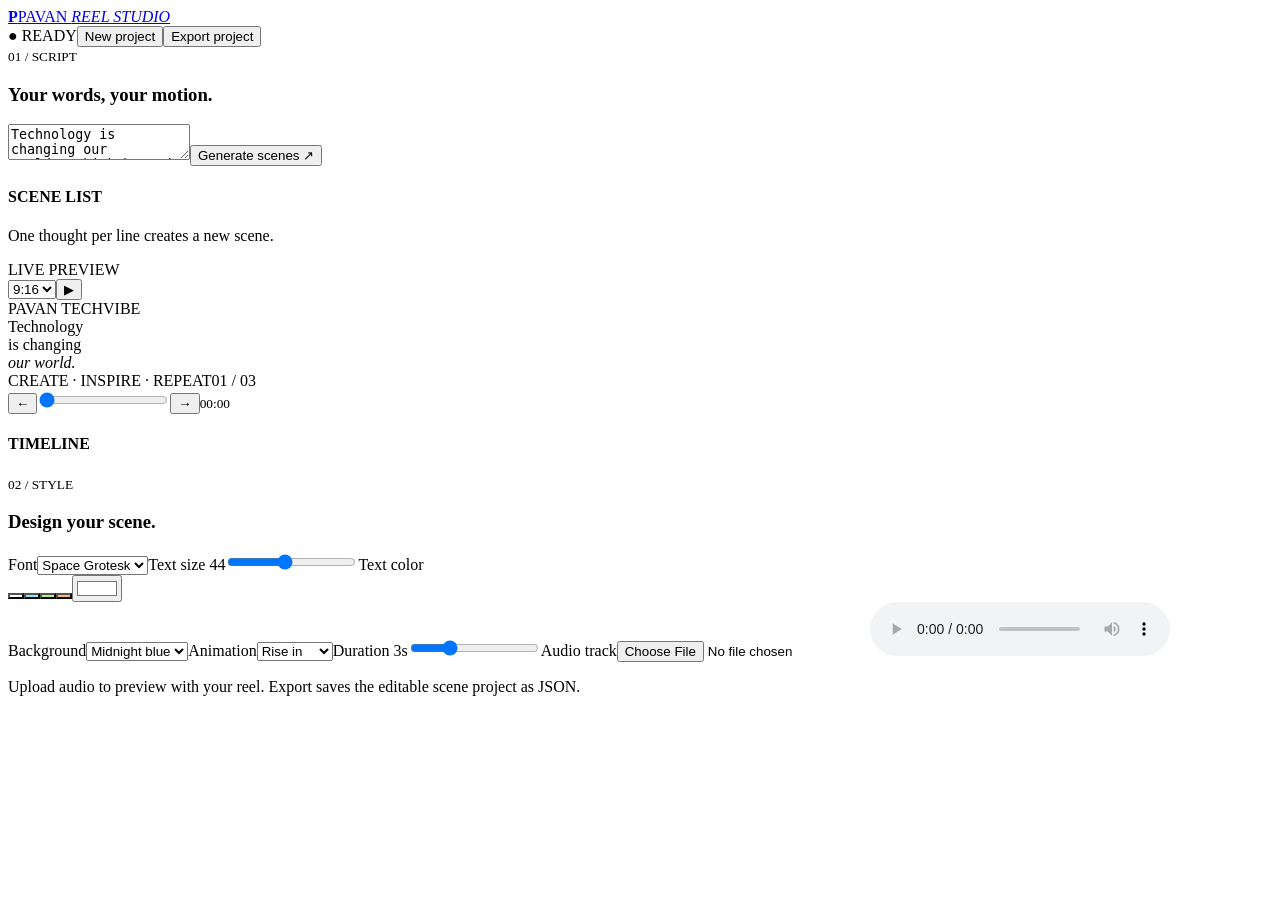
==== index.html @ 4b14da5d "Build Pavan Reel Studio website" ====
<!doctype html><html lang="en"><head><meta charset="UTF-8"><meta name="viewport" content="width=device-width,initial-scale=1"><title>Pavan Reel Studio</title><link rel="preconnect" href="https://fonts.googleapis.com"><link href="https://fonts.googleapis.com/css2?family=DM+Mono&family=Space+Grotesk:wght@400;500;600;700&display=swap" rel="stylesheet"><link rel="stylesheet" href="style.css"></head><body><header><a class="brand" href="#"><b>P</b>PAVAN <i>REEL STUDIO</i></a><div><span id="status">● READY</span><button id="fresh">New project</button><button class="primary" id="export">Export project</button></div></header><main><aside class="panel"><small>01 / SCRIPT</small><h3>Your words, your motion.</h3><textarea id="script">Technology is changing our world.\nThink beyond limits.\nCreate something amazing.</textarea><button class="primary wide" id="generate">Generate scenes ↗</button><h4>SCENE LIST <span id="count"></span></h4><div id="sceneList"></div><p class="hint">One thought per line creates a new scene.</p></aside><section class="editor"><nav><span>LIVE PREVIEW</span><div><select id="ratio"><option>9:16</option><option>1:1</option><option>16:9</option></select><button id="play">▶</button></div></nav><div class="stagebox"><div id="stage"><div class="eyebrow">PAVAN TECHVIBE</div><div id="preview">Technology<br>is changing<br><em>our world.</em></div><footer><span>CREATE · INSPIRE · REPEAT</span><span id="number">01 / 03</span></footer></div></div><div class="transport"><button id="prev">←</button><input id="seek" type="range" min="0" max="100" value="0"><button id="next">→</button><small id="clock">00:00</small></div><h4>TIMELINE</h4><div id="timeline"></div></section><aside class="panel"><small>02 / STYLE</small><h3>Design your scene.</h3><label>Font</label><select id="font"><option>Space Grotesk</option><option>Arial</option><option>Georgia</option><option>Impact</option><option>DM Mono</option></select><label>Text size <output id="sizeVal">44</output></label><input id="size" type="range" min="22" max="72" value="44"><label>Text color</label><div class="swatches"><button data-color="#ffffff" style="background:white"></button><button data-color="#8be9ff" style="background:#8be9ff"></button><button data-color="#b5f36d" style="background:#b5f36d"></button><button data-color="#ffb86b" style="background:#ffb86b"></button><input id="custom" type="color" value="#ffffff"></div><label>Background</label><select id="background"><option value="linear-gradient(145deg,#17244b,#080b16)">Midnight blue</option><option value="linear-gradient(145deg,#30343b,#101114)">Graphite</option><option value="linear-gradient(145deg,#15505a,#071b22)">Ocean</option><option value="linear-gradient(145deg,#60245d,#160b25)">Plum</option></select><label>Animation</label><select id="animation"><option value="rise">Rise in</option><option value="fade">Soft fade</option><option value="pop">Pop</option><option value="slide">Slide in</option><option value="none">None</option></select><label>Duration <output id="durationVal">3s</output></label><input id="duration" type="range" min="1" max="8" step=".5" value="3"><label>Audio track</label><input id="audioFile" type="file" accept="audio/*"><audio id="audio" controls></audio><p class="hint">Upload audio to preview with your reel. Export saves the editable scene project as JSON.</p></aside></main><script src="app.js"></script></body></html>
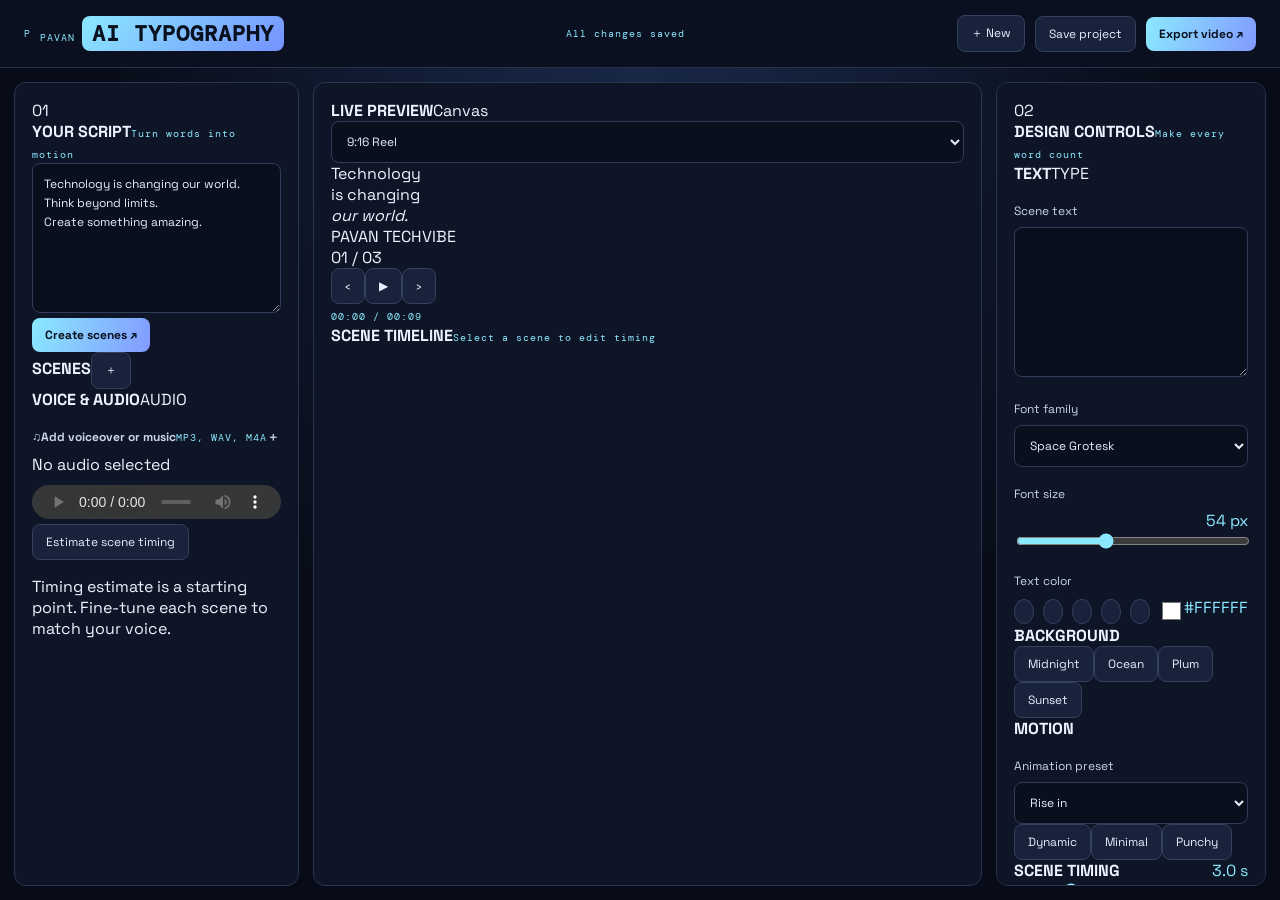
==== commit a5f65c18: "Upgrade typography studio editor interface" ====
--- a/index.html
+++ b/index.html
@@ -1 +1,10 @@
-<!doctype html><html lang="en"><head><meta charset="UTF-8"><meta name="viewport" content="width=device-width,initial-scale=1"><title>Pavan Reel Studio</title><link rel="preconnect" href="https://fonts.googleapis.com"><link href="https://fonts.googleapis.com/css2?family=DM+Mono&family=Space+Grotesk:wght@400;500;600;700&display=swap" rel="stylesheet"><link rel="stylesheet" href="style.css"></head><body><header><a class="brand" href="#"><b>P</b>PAVAN <i>REEL STUDIO</i></a><div><span id="status">● READY</span><button id="fresh">New project</button><button class="primary" id="export">Export project</button></div></header><main><aside class="panel"><small>01 / SCRIPT</small><h3>Your words, your motion.</h3><textarea id="script">Technology is changing our world.\nThink beyond limits.\nCreate something amazing.</textarea><button class="primary wide" id="generate">Generate scenes ↗</button><h4>SCENE LIST <span id="count"></span></h4><div id="sceneList"></div><p class="hint">One thought per line creates a new scene.</p></aside><section class="editor"><nav><span>LIVE PREVIEW</span><div><select id="ratio"><option>9:16</option><option>1:1</option><option>16:9</option></select><button id="play">▶</button></div></nav><div class="stagebox"><div id="stage"><div class="eyebrow">PAVAN TECHVIBE</div><div id="preview">Technology<br>is changing<br><em>our world.</em></div><footer><span>CREATE · INSPIRE · REPEAT</span><span id="number">01 / 03</span></footer></div></div><div class="transport"><button id="prev">←</button><input id="seek" type="range" min="0" max="100" value="0"><button id="next">→</button><small id="clock">00:00</small></div><h4>TIMELINE</h4><div id="timeline"></div></section><aside class="panel"><small>02 / STYLE</small><h3>Design your scene.</h3><label>Font</label><select id="font"><option>Space Grotesk</option><option>Arial</option><option>Georgia</option><option>Impact</option><option>DM Mono</option></select><label>Text size <output id="sizeVal">44</output></label><input id="size" type="range" min="22" max="72" value="44"><label>Text color</label><div class="swatches"><button data-color="#ffffff" style="background:white"></button><button data-color="#8be9ff" style="background:#8be9ff"></button><button data-color="#b5f36d" style="background:#b5f36d"></button><button data-color="#ffb86b" style="background:#ffb86b"></button><input id="custom" type="color" value="#ffffff"></div><label>Background</label><select id="background"><option value="linear-gradient(145deg,#17244b,#080b16)">Midnight blue</option><option value="linear-gradient(145deg,#30343b,#101114)">Graphite</option><option value="linear-gradient(145deg,#15505a,#071b22)">Ocean</option><option value="linear-gradient(145deg,#60245d,#160b25)">Plum</option></select><label>Animation</label><select id="animation"><option value="rise">Rise in</option><option value="fade">Soft fade</option><option value="pop">Pop</option><option value="slide">Slide in</option><option value="none">None</option></select><label>Duration <output id="durationVal">3s</output></label><input id="duration" type="range" min="1" max="8" step=".5" value="3"><label>Audio track</label><input id="audioFile" type="file" accept="audio/*"><audio id="audio" controls></audio><p class="hint">Upload audio to preview with your reel. Export saves the editable scene project as JSON.</p></aside></main><script src="app.js"></script></body></html>+<!doctype html><html lang="en"><head><meta charset="UTF-8"><meta name="viewport" content="width=device-width,initial-scale=1"><meta name="theme-color" content="#f5f8ff"><title>Pavan AI Typography Studio</title><link rel="preconnect" href="https://fonts.googleapis.com"><link href="https://fonts.googleapis.com/css2?family=DM+Mono&family=Inter:wght@400;500;600;700;800&family=Space+Grotesk:wght@400;500;600;700&display=swap" rel="stylesheet"><link rel="stylesheet" href="style.css"></head><body>
+<header class="topbar"><a class="brand" href="#"><span class="brand-mark">P</span><span>PAVAN <b>AI TYPOGRAPHY</b></span></a><div class="project-name"><i></i><span id="saveState">All changes saved</span></div><div class="top-actions"><button class="btn ghost" id="newProject">＋ New</button><button class="btn ghost" id="saveProject">Save project</button><button class="btn primary" id="exportVideo">Export video ↗</button></div></header>
+<main class="workspace"><aside class="panel left"><div class="panel-heading"><span>01</span><div><b>YOUR SCRIPT</b><small>Turn words into motion</small></div></div><textarea id="scriptInput">Technology is changing our world.
+Think beyond limits.
+Create something amazing.</textarea><button class="btn primary full" id="buildScenes">Create scenes ↗</button><div class="section-head"><b>SCENES</b><button class="icon-btn" id="addScene">＋</button></div><div id="sceneList" class="scene-list"></div><div class="audio-card"><div class="section-head"><b>VOICE & AUDIO</b><span class="tag">AUDIO</span></div><label class="upload-box" for="audioFile"><span class="music">♫</span><span><b>Add voiceover or music</b><small>MP3, WAV, M4A</small></span><strong>＋</strong></label><input id="audioFile" type="file" accept="audio/*" hidden><div id="audioName" class="audio-name">No audio selected</div><audio id="audioPlayer" controls></audio><button class="btn subtle full" id="autoTiming">Estimate scene timing</button><p class="microcopy">Timing estimate is a starting point. Fine-tune each scene to match your voice.</p></div></aside>
+<section class="center panel"><div class="canvas-toolbar"><div><b>LIVE PREVIEW</b><span>Canvas</span></div><div><select id="aspectRatio"><option value="9:16">9:16 Reel</option><option value="1:1">1:1 Square</option><option value="16:9">16:9 Landscape</option></select></div></div><div class="preview-area"><div id="stage" class="stage"><div class="safe-guides"></div><div id="stageText">Technology<br>is changing<br><em>our world.</em></div><div class="stage-brand">PAVAN TECHVIBE</div><div class="stage-count" id="sceneCounter">01 / 03</div></div></div><div class="playback"><button id="previousScene">‹</button><button class="play" id="playPreview">▶</button><button id="nextScene">›</button><div class="progress"><div id="progressFill"></div></div><small id="timeLabel">00:00 / 00:09</small></div><div class="timeline-area"><div class="section-head"><b>SCENE TIMELINE</b><small>Select a scene to edit timing</small></div><div id="timeline" class="timeline"></div></div></section>
+<aside class="panel right"><div class="panel-heading"><span>02</span><div><b>DESIGN CONTROLS</b><small>Make every word count</small></div></div><div class="control"><div class="section-head"><b>TEXT</b><span class="tag">TYPE</span></div><label>Scene text</label><textarea id="sceneText" rows="3"></textarea><label>Font family</label><select id="fontFamily"><option>Space Grotesk</option><option>Inter</option><option>DM Mono</option><option>Arial</option><option>Georgia</option><option>Impact</option></select><div class="label-row"><label>Font size</label><output id="fontSizeValue">54 px</output></div><input id="fontSize" type="range" min="20" max="110" value="54"><div class="label-row"><label>Text color</label><output id="colorValue">#FFFFFF</output></div><div class="swatches"><button class="swatch selected" data-color="#FFFFFF" style="--c:#fff"></button><button class="swatch" data-color="#8BE9FF" style="--c:#8be9ff"></button><button class="swatch" data-color="#B5F36D" style="--c:#b5f36d"></button><button class="swatch" data-color="#FFB86B" style="--c:#ffb86b"></button><button class="swatch" data-color="#FF7AA8" style="--c:#ff7aa8"></button><input id="customColor" type="color" value="#ffffff"></div></div>
+<div class="control"><div class="section-head"><b>BACKGROUND</b></div><div class="backgrounds"><button data-bg="midnight" class="bg-choice selected"><i class="midnight"></i>Midnight</button><button data-bg="ocean" class="bg-choice"><i class="ocean"></i>Ocean</button><button data-bg="plum" class="bg-choice"><i class="plum"></i>Plum</button><button data-bg="sunset" class="bg-choice"><i class="sunset"></i>Sunset</button></div></div>
+<div class="control"><div class="section-head"><b>MOTION</b></div><label>Animation preset</label><select id="animationStyle"><option value="rise">Rise in</option><option value="fade">Soft fade</option><option value="pop">Pop</option><option value="slide">Slide in</option><option value="type">Type on</option><option value="none">No animation</option></select><div class="motion-row"><button data-motion="rise" class="active">Dynamic</button><button data-motion="fade">Minimal</button><button data-motion="pop">Punchy</button></div></div>
+<div class="control"><div class="section-head"><b>SCENE TIMING</b><output id="durationValue">3.0 s</output></div><input id="sceneDuration" type="range" min=".5" max="12" step=".5" value="3"><label>Start time (seconds)</label><input id="startTime" type="number" min="0" step=".1" value="0"></div><div class="export-note"><b>Ready for your reel?</b><small>Export a video from your browser. MP4 availability depends on browser support.</small></div></aside></main><div id="toast" class="toast"></div><script src="app.js"></script></body></html>
--- a/style.css
+++ b/style.css
@@ -0,0 +1 @@
+:root{font-family:'Space Grotesk',sans-serif;color:#edf3ff;background:#080c18;color-scheme:dark}*{box-sizing:border-box}body{margin:0;background:radial-gradient(ellipse at 50% 0,#1a294b,#080c18 60%);min-height:100vh}button,select,textarea,input{font:inherit}button{cursor:pointer}header{height:68px;border-bottom:1px solid #29334d;display:flex;align-items:center;justify-content:space-between;padding:0 24px;background:#0a1020}.brand{color:#fff;text-decoration:none;font-size:13px;font-weight:700;letter-spacing:.13em;display:flex;align-items:center;gap:9px}.brand b{font-size:22px;color:#09101e;background:linear-gradient(135deg,#8be9ff,#7592ff);padding:3px 10px;border-radius:8px}.brand i{font-style:normal;color:#8be9ff}header>div{display:flex;gap:10px;align-items:center}header span,small{font:10px 'DM Mono',monospace;letter-spacing:.1em;color:#8be9ff}button,.primary{border:1px solid #33415f;background:#18223a;color:#e7efff;border-radius:8px;padding:9px 13px;font-size:12px}.primary{background:linear-gradient(110deg,#8be9ff,#829aff);color:#07111f;border:0;font-weight:700}main{display:grid;grid-template-columns:285px minmax(350px,1fr) 270px;gap:14px;padding:14px;height:calc(100vh - 68px);max-width:1700px;margin:auto}.panel,.editor{background:#0e1526;border:1px solid #2a3550;border-radius:12px;padding:17px;min-height:0;overflow:auto}.panel h3{font-size:15px;margin:20px 0 12px}.panel h4,.editor h4{font:10px 'DM Mono';letter-spacing:.12em;color:#9cb2d4;margin:25px 0 12px}h4 span{float:right;color:#6f809e}textarea,select,input[type=file]{width:100%;background:#090f1d;border:1px solid #303c59;border-radius:8px;padding:11px;color:#e7edff;font-size:12px}textarea{height:150px;resize:vertical;line-height:1.6}.wide{width:100%;margin-top:10px}.scene{display:block;width:100%;text-align:left;margin:6px 0;background:#141e32;border-color:transparent}.scene.active,.clip.active{border-color:#8be9ff;background:#172b40}.hint{font-size:11px;color:#7d8ba8;line-height:1.6;border-top:1px solid #27324b;padding-top:12px;margin-top:20px}.editor{display:flex;flex-direction:column;overflow:hidden}.editor nav{display:flex;align-items:center;justify-content:space-between;font:10px 'DM Mono';letter-spacing:.13em;color:#a6dff0}.editor nav div{display:flex;gap:8px}.editor nav select{width:auto;padding:7px}.stagebox{flex:1;min-height:0;display:grid;place-items:center;padding:10px}.stagebox>div{height:min(100%,650px);aspect-ratio:9/16;max-width:100%;border:1px solid #3b4968;border-radius:9px;padding:11%;display:flex;flex-direction:column;justify-content:space-between;background:linear-gradient(145deg,#17244b,#080b16);box-shadow:0 25px 80px #0009}.eyebrow,footer{font:9px 'DM Mono';letter-spacing:.16em;color:#8be9ff}#preview{font-size:44px;line-height:1.02;font-weight:700;letter-spacing:-.055em;overflow-wrap:anywhere;white-space:pre-wrap;animation:rise .5s}#preview em{color:#8be9ff;font-style:normal}footer{display:flex;justify-content:space-between;color:#91a0bd;font-size:8px}.transport{display:flex;align-items:center;gap:10px}.transport input{flex:1;accent-color:#8be9ff}.editor h4{margin:18px 0 9px}#timeline{display:flex;gap:7px;overflow:auto}.clip{min-width:90px;flex:1;text-align:left;background:#141e32;border:1px solid #34405e;border-radius:7px;padding:9px;color:#dce7ff;font-size:11px}.clip small{display:block;margin-bottom:7px}label{display:block;font-size:12px;color:#cad5ed;margin:19px 0 8px}output{float:right;color:#8be9ff}.panel input[type=range]{width:100%;accent-color:#8be9ff}.swatches{display:flex;gap:9px;align-items:center}.swatches button{width:25px;height:25px;border-radius:50%;padding:0}.swatches input{width:32px;height:28px;padding:1px;background:none;border:0}audio{width:100%;margin-top:10px;height:34px}@keyframes rise{from{opacity:0;transform:translateY(20px)}to{opacity:1;transform:none}}@keyframes fade{from{opacity:0}to{opacity:1}}@keyframes pop{from{opacity:0;transform:scale(.8)}to{opacity:1;transform:scale(1)}}@keyframes slide{from{opacity:0;transform:translateX(-25px)}to{opacity:1;transform:none}}@media(max-width:1000px){main{grid-template-columns:230px 1fr;height:auto;min-height:calc(100vh - 68px)}.panel:last-child{grid-column:1/-1;display:grid;grid-template-columns:1fr 1fr;gap:0 18px}.panel:last-child small,.panel:last-child h3,.panel:last-child .hint{grid-column:1/-1}.editor{min-height:700px}}@media(max-width:650px){header{padding:0 10px}.brand{font-size:10px}header span{display:none}main{display:flex;flex-direction:column;padding:8px}.editor{order:-1;min-height:620px}.stagebox>div{height:450px}.panel:last-child{display:block}#preview{font-size:36px}}
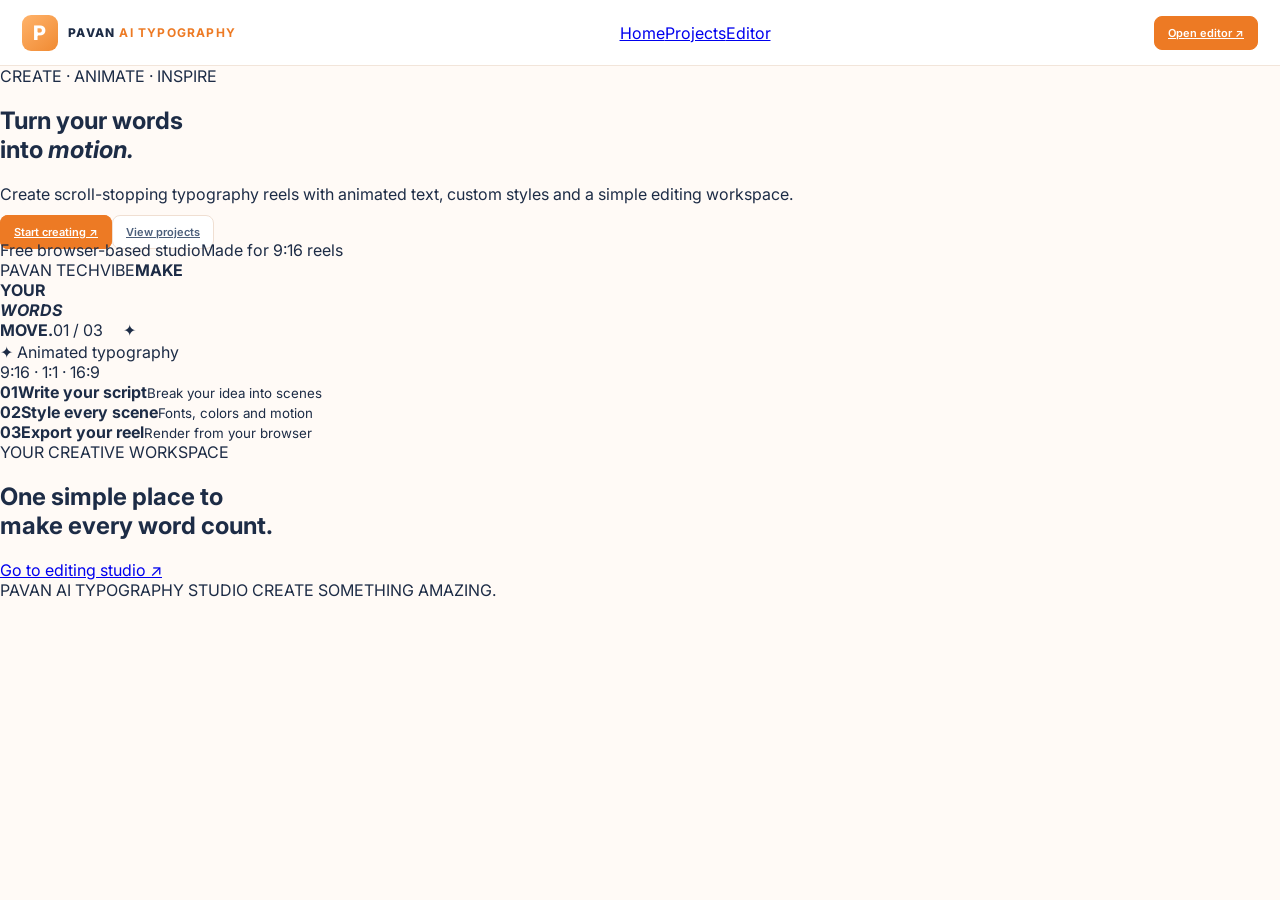
==== commit 7483f32c: "Create homepage for three-page studio" ====
--- a/index.html
+++ b/index.html
@@ -1,10 +1,6 @@
-<!doctype html><html lang="en"><head><meta charset="UTF-8"><meta name="viewport" content="width=device-width,initial-scale=1"><meta name="theme-color" content="#f5f8ff"><title>Pavan AI Typography Studio</title><link rel="preconnect" href="https://fonts.googleapis.com"><link href="https://fonts.googleapis.com/css2?family=DM+Mono&family=Inter:wght@400;500;600;700;800&family=Space+Grotesk:wght@400;500;600;700&display=swap" rel="stylesheet"><link rel="stylesheet" href="style.css"></head><body>
-<header class="topbar"><a class="brand" href="#"><span class="brand-mark">P</span><span>PAVAN <b>AI TYPOGRAPHY</b></span></a><div class="project-name"><i></i><span id="saveState">All changes saved</span></div><div class="top-actions"><button class="btn ghost" id="newProject">＋ New</button><button class="btn ghost" id="saveProject">Save project</button><button class="btn primary" id="exportVideo">Export video ↗</button></div></header>
-<main class="workspace"><aside class="panel left"><div class="panel-heading"><span>01</span><div><b>YOUR SCRIPT</b><small>Turn words into motion</small></div></div><textarea id="scriptInput">Technology is changing our world.
-Think beyond limits.
-Create something amazing.</textarea><button class="btn primary full" id="buildScenes">Create scenes ↗</button><div class="section-head"><b>SCENES</b><button class="icon-btn" id="addScene">＋</button></div><div id="sceneList" class="scene-list"></div><div class="audio-card"><div class="section-head"><b>VOICE & AUDIO</b><span class="tag">AUDIO</span></div><label class="upload-box" for="audioFile"><span class="music">♫</span><span><b>Add voiceover or music</b><small>MP3, WAV, M4A</small></span><strong>＋</strong></label><input id="audioFile" type="file" accept="audio/*" hidden><div id="audioName" class="audio-name">No audio selected</div><audio id="audioPlayer" controls></audio><button class="btn subtle full" id="autoTiming">Estimate scene timing</button><p class="microcopy">Timing estimate is a starting point. Fine-tune each scene to match your voice.</p></div></aside>
-<section class="center panel"><div class="canvas-toolbar"><div><b>LIVE PREVIEW</b><span>Canvas</span></div><div><select id="aspectRatio"><option value="9:16">9:16 Reel</option><option value="1:1">1:1 Square</option><option value="16:9">16:9 Landscape</option></select></div></div><div class="preview-area"><div id="stage" class="stage"><div class="safe-guides"></div><div id="stageText">Technology<br>is changing<br><em>our world.</em></div><div class="stage-brand">PAVAN TECHVIBE</div><div class="stage-count" id="sceneCounter">01 / 03</div></div></div><div class="playback"><button id="previousScene">‹</button><button class="play" id="playPreview">▶</button><button id="nextScene">›</button><div class="progress"><div id="progressFill"></div></div><small id="timeLabel">00:00 / 00:09</small></div><div class="timeline-area"><div class="section-head"><b>SCENE TIMELINE</b><small>Select a scene to edit timing</small></div><div id="timeline" class="timeline"></div></div></section>
-<aside class="panel right"><div class="panel-heading"><span>02</span><div><b>DESIGN CONTROLS</b><small>Make every word count</small></div></div><div class="control"><div class="section-head"><b>TEXT</b><span class="tag">TYPE</span></div><label>Scene text</label><textarea id="sceneText" rows="3"></textarea><label>Font family</label><select id="fontFamily"><option>Space Grotesk</option><option>Inter</option><option>DM Mono</option><option>Arial</option><option>Georgia</option><option>Impact</option></select><div class="label-row"><label>Font size</label><output id="fontSizeValue">54 px</output></div><input id="fontSize" type="range" min="20" max="110" value="54"><div class="label-row"><label>Text color</label><output id="colorValue">#FFFFFF</output></div><div class="swatches"><button class="swatch selected" data-color="#FFFFFF" style="--c:#fff"></button><button class="swatch" data-color="#8BE9FF" style="--c:#8be9ff"></button><button class="swatch" data-color="#B5F36D" style="--c:#b5f36d"></button><button class="swatch" data-color="#FFB86B" style="--c:#ffb86b"></button><button class="swatch" data-color="#FF7AA8" style="--c:#ff7aa8"></button><input id="customColor" type="color" value="#ffffff"></div></div>
-<div class="control"><div class="section-head"><b>BACKGROUND</b></div><div class="backgrounds"><button data-bg="midnight" class="bg-choice selected"><i class="midnight"></i>Midnight</button><button data-bg="ocean" class="bg-choice"><i class="ocean"></i>Ocean</button><button data-bg="plum" class="bg-choice"><i class="plum"></i>Plum</button><button data-bg="sunset" class="bg-choice"><i class="sunset"></i>Sunset</button></div></div>
-<div class="control"><div class="section-head"><b>MOTION</b></div><label>Animation preset</label><select id="animationStyle"><option value="rise">Rise in</option><option value="fade">Soft fade</option><option value="pop">Pop</option><option value="slide">Slide in</option><option value="type">Type on</option><option value="none">No animation</option></select><div class="motion-row"><button data-motion="rise" class="active">Dynamic</button><button data-motion="fade">Minimal</button><button data-motion="pop">Punchy</button></div></div>
-<div class="control"><div class="section-head"><b>SCENE TIMING</b><output id="durationValue">3.0 s</output></div><input id="sceneDuration" type="range" min=".5" max="12" step=".5" value="3"><label>Start time (seconds)</label><input id="startTime" type="number" min="0" step=".1" value="0"></div><div class="export-note"><b>Ready for your reel?</b><small>Export a video from your browser. MP4 availability depends on browser support.</small></div></aside></main><div id="toast" class="toast"></div><script src="app.js"></script></body></html>+<!doctype html>
+<html lang="en"><head><meta charset="UTF-8"><meta name="viewport" content="width=device-width,initial-scale=1"><meta name="theme-color" content="#fffaf6"><title>Pavan AI Typography Studio</title><link rel="preconnect" href="https://fonts.googleapis.com"><link href="https://fonts.googleapis.com/css2?family=DM+Mono&family=Inter:wght@400;500;600;700;800&family=Space+Grotesk:wght@400;500;600;700&display=swap" rel="stylesheet"><link rel="stylesheet" href="style.css"></head><body class="site-page">
+<header class="topbar"><a class="brand" href="index.html"><span class="brand-mark">P</span><span>PAVAN <b>AI TYPOGRAPHY</b></span></a><nav class="page-nav"><a class="active" href="index.html">Home</a><a href="projects.html">Projects</a><a href="editor.html">Editor</a></nav><div class="top-actions"><a class="btn primary" href="editor.html">Open editor ↗</a></div></header>
+<main class="home-main"><section class="hero"><div class="hero-copy"><span class="eyebrow">CREATE · ANIMATE · INSPIRE</span><h1>Turn your words<br>into <em>motion.</em></h1><p>Create scroll-stopping typography reels with animated text, custom styles and a simple editing workspace.</p><div class="hero-actions"><a class="btn primary large" href="editor.html">Start creating ↗</a><a class="btn ghost large" href="projects.html">View projects</a></div><div class="hero-meta"><span><i></i> Free browser-based studio</span><span>Made for 9:16 reels</span></div></div><div class="hero-art"><div class="hero-glow"></div><div class="mock-reel"><span class="mock-top">PAVAN TECHVIBE</span><strong>MAKE<br>YOUR<br><em>WORDS</em><br>MOVE.</strong><span class="mock-bottom">01 / 03　 ✦</span></div><div class="float-chip chip-one">✦ Animated typography</div><div class="float-chip chip-two">9:16 · 1:1 · 16:9</div></div></section>
+<section class="feature-strip"><div><b>01</b><strong>Write your script</strong><small>Break your idea into scenes</small></div><div><b>02</b><strong>Style every scene</strong><small>Fonts, colors and motion</small></div><div><b>03</b><strong>Export your reel</strong><small>Render from your browser</small></div></section>
+<section class="home-bottom"><div><span class="eyebrow">YOUR CREATIVE WORKSPACE</span><h2>One simple place to<br>make every word count.</h2></div><a class="text-link" href="editor.html">Go to editing studio ↗</a></section></main><footer class="site-footer">PAVAN AI TYPOGRAPHY STUDIO <span>CREATE SOMETHING AMAZING.</span></footer></body></html>
--- a/style.css
+++ b/style.css
@@ -1 +1 @@
-:root{font-family:'Space Grotesk',sans-serif;color:#edf3ff;background:#080c18;color-scheme:dark}*{box-sizing:border-box}body{margin:0;background:radial-gradient(ellipse at 50% 0,#1a294b,#080c18 60%);min-height:100vh}button,select,textarea,input{font:inherit}button{cursor:pointer}header{height:68px;border-bottom:1px solid #29334d;display:flex;align-items:center;justify-content:space-between;padding:0 24px;background:#0a1020}.brand{color:#fff;text-decoration:none;font-size:13px;font-weight:700;letter-spacing:.13em;display:flex;align-items:center;gap:9px}.brand b{font-size:22px;color:#09101e;background:linear-gradient(135deg,#8be9ff,#7592ff);padding:3px 10px;border-radius:8px}.brand i{font-style:normal;color:#8be9ff}header>div{display:flex;gap:10px;align-items:center}header span,small{font:10px 'DM Mono',monospace;letter-spacing:.1em;color:#8be9ff}button,.primary{border:1px solid #33415f;background:#18223a;color:#e7efff;border-radius:8px;padding:9px 13px;font-size:12px}.primary{background:linear-gradient(110deg,#8be9ff,#829aff);color:#07111f;border:0;font-weight:700}main{display:grid;grid-template-columns:285px minmax(350px,1fr) 270px;gap:14px;padding:14px;height:calc(100vh - 68px);max-width:1700px;margin:auto}.panel,.editor{background:#0e1526;border:1px solid #2a3550;border-radius:12px;padding:17px;min-height:0;overflow:auto}.panel h3{font-size:15px;margin:20px 0 12px}.panel h4,.editor h4{font:10px 'DM Mono';letter-spacing:.12em;color:#9cb2d4;margin:25px 0 12px}h4 span{float:right;color:#6f809e}textarea,select,input[type=file]{width:100%;background:#090f1d;border:1px solid #303c59;border-radius:8px;padding:11px;color:#e7edff;font-size:12px}textarea{height:150px;resize:vertical;line-height:1.6}.wide{width:100%;margin-top:10px}.scene{display:block;width:100%;text-align:left;margin:6px 0;background:#141e32;border-color:transparent}.scene.active,.clip.active{border-color:#8be9ff;background:#172b40}.hint{font-size:11px;color:#7d8ba8;line-height:1.6;border-top:1px solid #27324b;padding-top:12px;margin-top:20px}.editor{display:flex;flex-direction:column;overflow:hidden}.editor nav{display:flex;align-items:center;justify-content:space-between;font:10px 'DM Mono';letter-spacing:.13em;color:#a6dff0}.editor nav div{display:flex;gap:8px}.editor nav select{width:auto;padding:7px}.stagebox{flex:1;min-height:0;display:grid;place-items:center;padding:10px}.stagebox>div{height:min(100%,650px);aspect-ratio:9/16;max-width:100%;border:1px solid #3b4968;border-radius:9px;padding:11%;display:flex;flex-direction:column;justify-content:space-between;background:linear-gradient(145deg,#17244b,#080b16);box-shadow:0 25px 80px #0009}.eyebrow,footer{font:9px 'DM Mono';letter-spacing:.16em;color:#8be9ff}#preview{font-size:44px;line-height:1.02;font-weight:700;letter-spacing:-.055em;overflow-wrap:anywhere;white-space:pre-wrap;animation:rise .5s}#preview em{color:#8be9ff;font-style:normal}footer{display:flex;justify-content:space-between;color:#91a0bd;font-size:8px}.transport{display:flex;align-items:center;gap:10px}.transport input{flex:1;accent-color:#8be9ff}.editor h4{margin:18px 0 9px}#timeline{display:flex;gap:7px;overflow:auto}.clip{min-width:90px;flex:1;text-align:left;background:#141e32;border:1px solid #34405e;border-radius:7px;padding:9px;color:#dce7ff;font-size:11px}.clip small{display:block;margin-bottom:7px}label{display:block;font-size:12px;color:#cad5ed;margin:19px 0 8px}output{float:right;color:#8be9ff}.panel input[type=range]{width:100%;accent-color:#8be9ff}.swatches{display:flex;gap:9px;align-items:center}.swatches button{width:25px;height:25px;border-radius:50%;padding:0}.swatches input{width:32px;height:28px;padding:1px;background:none;border:0}audio{width:100%;margin-top:10px;height:34px}@keyframes rise{from{opacity:0;transform:translateY(20px)}to{opacity:1;transform:none}}@keyframes fade{from{opacity:0}to{opacity:1}}@keyframes pop{from{opacity:0;transform:scale(.8)}to{opacity:1;transform:scale(1)}}@keyframes slide{from{opacity:0;transform:translateX(-25px)}to{opacity:1;transform:none}}@media(max-width:1000px){main{grid-template-columns:230px 1fr;height:auto;min-height:calc(100vh - 68px)}.panel:last-child{grid-column:1/-1;display:grid;grid-template-columns:1fr 1fr;gap:0 18px}.panel:last-child small,.panel:last-child h3,.panel:last-child .hint{grid-column:1/-1}.editor{min-height:700px}}@media(max-width:650px){header{padding:0 10px}.brand{font-size:10px}header span{display:none}main{display:flex;flex-direction:column;padding:8px}.editor{order:-1;min-height:620px}.stagebox>div{height:450px}.panel:last-child{display:block}#preview{font-size:36px}}+*{box-sizing:border-box}body{margin:0;background:#fffaf6;color:#1d2c46;font-family:Inter,sans-serif}.topbar{height:66px;background:white;border-bottom:1px solid #f2e5da;display:flex;align-items:center;justify-content:space-between;padding:0 22px;position:sticky;top:0;z-index:3}.brand{display:flex;align-items:center;gap:10px;text-decoration:none;color:#1d2c46;font-size:12px;font-weight:800;letter-spacing:.1em}.brand b{color:#ed7a24}.brand-mark{background:linear-gradient(140deg,#ffb36b,#f08a32);color:white;border-radius:9px;padding:6px 11px;font-size:20px}.project-name{font-size:10px;color:#8795a9;display:flex;align-items:center;gap:7px}.project-name i{width:7px;height:7px;background:#36b37e;border-radius:50%}.top-actions{display:flex;gap:8px}.btn{border:1px solid #f0dfd2;background:#fff;color:#4c5f7b;border-radius:8px;padding:9px 13px;font-size:11px;font-weight:600}.btn.primary{background:#ed7a24;color:white;border-color:#ed7a24}.btn.subtle{background:#fff7f1}.btn.full{width:100%;display:flex;justify-content:space-between}.workspace{max-width:1700px;margin:auto;padding:14px;display:grid;grid-template-columns:265px minmax(360px,1fr) 275px;gap:14px;min-height:calc(100vh - 66px)}.panel{background:white;border:1px solid #f2e5da;border-radius:12px;min-width:0}.left,.right{padding:16px;overflow:auto}.panel-heading{display:flex;gap:10px;align-items:center;padding-bottom:15px;border-bottom:1px solid #f4e9e0}.panel-heading>span{background:#fff0e3;color:#ed7a24;border-radius:8px;padding:8px;font:11px 'DM Mono'}.panel-heading b{font-size:10px;letter-spacing:.09em}.panel-heading small,.upload-box small{display:block;font-size:10px;color:#96a3b6;margin-top:4px}.left textarea,.right textarea{width:100%;resize:vertical;border:1px solid #efdfd2;background:#fffaf6;border-radius:8px;padding:10px;font-size:11px;line-height:1.6;color:#344760;margin:14px 0 9px}.left textarea{height:140px}.section-head{display:flex;align-items:center;justify-content:space-between;margin:18px 0 10px}.section-head b{font-size:9px;letter-spacing:.1em;color:#927b6a}.section-head small{font-size:9px;color:#9aa8ba}.icon-btn{border:1px solid #f0dfd2;background:white;border-radius:7px;color:#a27651;width:28px;height:27px}.scene-list{display:grid;gap:6px}.scene-item{width:100%;display:flex;gap:8px;align-items:center;text-align:left;border:1px solid transparent;background:#fff8f2;border-radius:8px;padding:9px;color:#52647f;font-size:10px}.scene-item.active{background:#fff0e3;border-color:#f5bd8b;color:#b85b12}.scene-item span:nth-child(2){flex:1;white-space:nowrap;overflow:hidden;text-overflow:ellipsis}.scene-item small{font:9px 'DM Mono';color:#91a1b6}.audio-card{margin-top:20px;border-top:1px solid #f4e9e0;padding-top:2px}.tag{font:8px 'DM Mono';color:#d87925;background:#fff0e3;padding:4px 6px;border-radius:4px}.upload-box{display:flex;align-items:center;gap:10px;border:1px dashed #e9cdb8;background:#fff9f4;border-radius:9px;padding:10px;cursor:pointer}.music{background:#ffead8;color:#ed7a24;border-radius:8px;padding:8px}.upload-box b{font-size:10px}.upload-box strong{margin-left:auto;color:#ed7a24}.audio-name{font-size:9px;color:#8c9bb0;margin:8px 0}audio{width:100%;height:29px}.microcopy{font-size:9px;color:#9aa7b9;line-height:1.5}.center{display:flex;flex-direction:column;overflow:hidden;background:#f9fbff}.canvas-toolbar{height:52px;padding:0 16px;display:flex;justify-content:space-between;align-items:center;border-bottom:1px solid #f1e5dc;background:#fff}.canvas-toolbar b{font-size:10px;letter-spacing:.1em;color:#725d4d}.canvas-toolbar span{font-size:9px;color:#a0adbf;margin-left:8px}.canvas-toolbar select,.right select,.right input[type=number]{border:1px solid #efdfd2;background:white;color:#4d5e78;border-radius:7px;padding:7px;font-size:10px}.preview-area{flex:1;min-height:430px;display:grid;place-items:center;padding:18px;background-color:#fff7f0;background-image:radial-gradient(#ead9cb 1px,transparent 1px);background-size:17px 17px}.stage{height:min(62vh,620px);aspect-ratio:9/16;max-width:90%;position:relative;overflow:hidden;border-radius:9px;background:linear-gradient(145deg,#182b57,#080d1d);box-shadow:0 18px 55px #7a431a20;display:flex;align-items:center;justify-content:center;padding:12%;color:white;transition:all .2s}.stage-text{position:relative;z-index:1;text-align:center;white-space:pre-wrap;overflow-wrap:anywhere;font-family:'Space Grotesk';font-size:clamp(22px,3.2vw,54px);font-weight:700;line-height:1.03;letter-spacing:-.055em}.stage-text em{color:#ffb36b;font-style:normal}.stage-brand,.stage-count{position:absolute;bottom:6%;font:8px 'DM Mono';letter-spacing:.15em;color:#b2c9e6}.stage-brand{left:9%}.stage-count{right:9%}.safe-guides{position:absolute;inset:8%;border:1px dashed #ffffff18}.playback{height:51px;display:flex;align-items:center;gap:8px;padding:0 16px;background:white;border-top:1px solid #f1e5dc}.playback button{border:1px solid #efdfd2;background:white;color:#60738f;border-radius:50%;width:27px;height:27px}.playback .play{background:#ed7a24;color:white;border-color:#ed7a24}.progress{height:4px;background:#f1e5dc;border-radius:8px;flex:1;margin:0 8px;overflow:hidden}.progress div{height:100%;width:0;background:#ed7a24}.playback small{font:9px 'DM Mono';color:#8998ad;white-space:nowrap}.timeline-area{padding:0 16px 14px;background:white}.timeline-area .section-head{margin:10px 0}.timeline{display:flex;gap:7px;overflow:auto}.timeline-clip{min-width:90px;max-width:160px;flex:1;text-align:left;border:1px solid #efdfd2;background:#fff8f2;border-radius:7px;padding:8px;color:#536580}.timeline-clip.active{border-color:#f0ad70;background:#fff1e5}.timeline-clip b{display:block;font:8px 'DM Mono';color:#d87925;margin-bottom:6px}.timeline-clip span{font-size:9px;white-space:nowrap;overflow:hidden;text-overflow:ellipsis;display:block}.right .control{padding:0 0 14px;border-bottom:1px solid #f4e9e0;margin-top:12px}.right label{display:block;font-size:10px;color:#927b6a;margin:10px 0 6px}.right select,.right input[type=number]{width:100%}.label-row{display:flex;justify-content:space-between;align-items:center}.label-row output,.control output{font:9px 'DM Mono';color:#ed7a24}.right input[type=range]{width:100%;accent-color:#ed7a24}.swatches{display:flex;align-items:center;gap:9px}.swatch{width:22px;height:22px;border-radius:50%;border:2px solid white;box-shadow:0 0 0 1px #ead9cb;background:var(--c);padding:0}.swatch.selected{box-shadow:0 0 0 2px #ed7a24}.swatches input{width:25px;height:25px;border:0;padding:0}.backgrounds{display:grid;grid-template-columns:repeat(4,1fr);gap:5px}.bg-choice{border:1px solid #efdfd2;border-radius:7px;background:white;color:#927b6a;font-size:8px;padding:4px}.bg-choice.selected{border-color:#efa968;color:#bd6018}.bg-choice i{display:block;height:28px;border-radius:4px;margin-bottom:5px}.midnight{background:linear-gradient(140deg,#1b2e5a,#080d1d)}.ocean{background:linear-gradient(140deg,#16606c,#081b2c)}.plum{background:linear-gradient(140deg,#762c70,#1b1033)}.sunset{background:linear-gradient(140deg,#ff956d,#642f71)}.motion-row{display:flex;gap:6px;margin-top:8px}.motion-row button{flex:1;border:1px solid #e3eaf4;background:#f8faff;border-radius:6px;padding:7px 2px;font-size:9px;color:#927b6a}.motion-row button.active{border-color:#f0ad70;color:#bd6018;background:#fff1e5}.export-note{margin-top:14px;padding:11px;background:#fff1e5;border:1px solid #f8dcc5;border-radius:8px}.export-note b{display:block;font-size:10px;color:#bd6018}.export-note small{display:block;font-size:9px;color:#9b806b;line-height:1.5;margin-top:5px}.toast{position:fixed;bottom:18px;left:50%;transform:translate(-50%,15px);background:#1e3150;color:white;padding:10px 16px;border-radius:8px;font-size:11px;opacity:0;transition:.2s;z-index:9}.toast.show{opacity:1;transform:translate(-50%,0)}@keyframes riseIn{from{opacity:0;transform:translateY(22px)}to{opacity:1;transform:none}}@keyframes softFade{from{opacity:0}to{opacity:1}}@keyframes popIn{from{opacity:0;transform:scale(.8)}to{opacity:1;transform:scale(1)}}@keyframes slideIn{from{opacity:0;transform:translateX(-25px)}to{opacity:1;transform:none}}@media(max-width:1050px){.workspace{grid-template-columns:230px minmax(320px,1fr)}.right{grid-column:1/-1;display:grid;grid-template-columns:1fr 1fr;gap:0 18px}.right>.panel-heading,.right>.export-note{grid-column:1/-1}.right .control{min-width:0}}@media(max-width:700px){.topbar{padding:0 9px}.project-name{display:none}.top-actions .ghost{display:none}.workspace{display:flex;flex-direction:column;padding:8px}.center{order:-1}.preview-area{min-height:410px}.stage{height:390px}.right{display:block}.left,.right{overflow:visible}}
